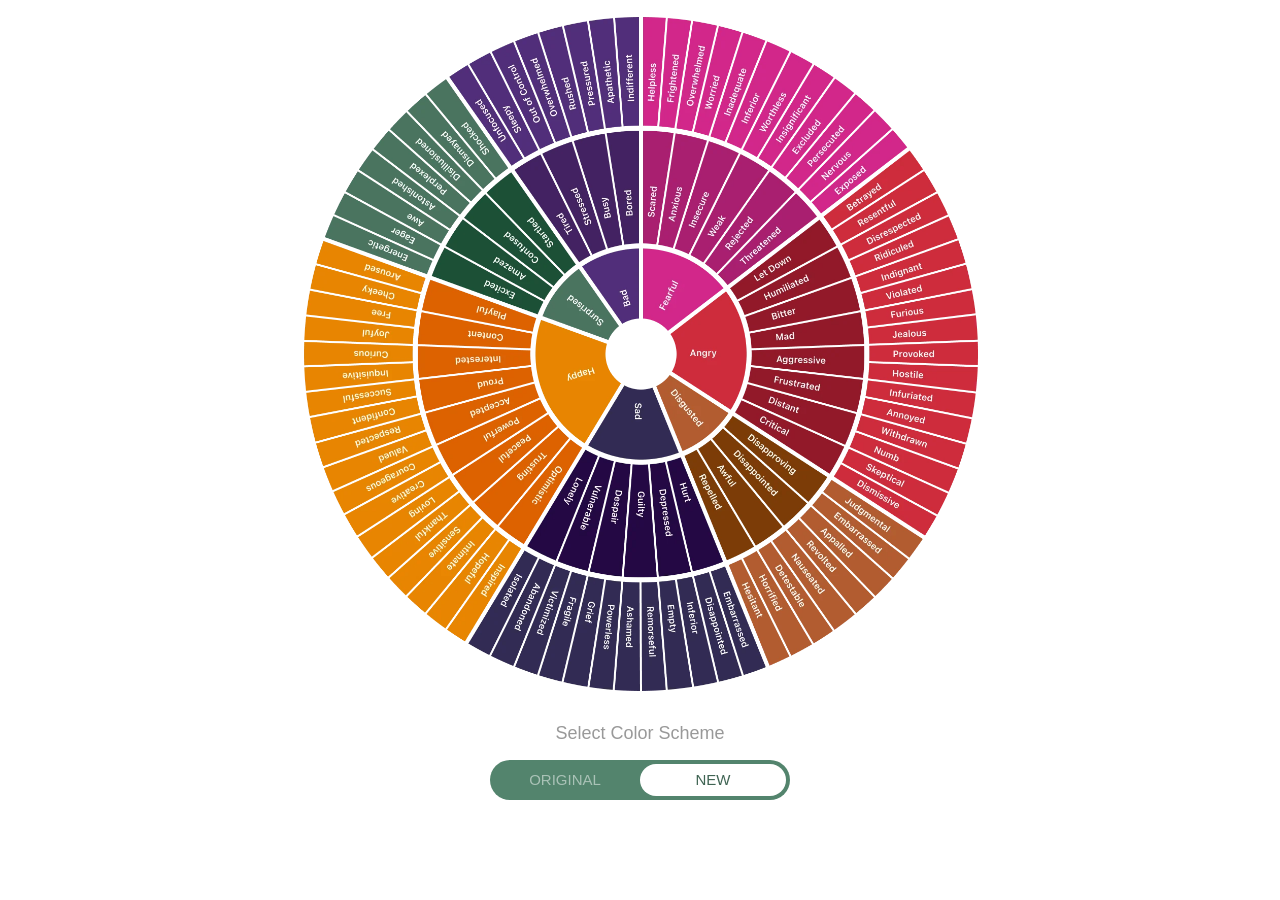
==== feelings-wheel.html @ e0a9b65a "Project started" ====
<!doctype html>

<html lang="en">

<head>

	<meta charset="utf-8">
	<meta http-equiv="X-UA-Compatible" content="IE=edge,chrome=1">
	
	<title>Feelings Wheel</title>
	
	<meta name="title" content="Feelings Wheel">
	<!-- <meta name="viewport" content="initial-scale = 1.0, maximum-scale = 1.0" /> -->
	<meta name="viewport" content="width=device-width, initial-scale=1.0" />	
	
	<style type="text/css" media="screen">
		p, h2, label {
			font-family: Arial, sans-serif;
			font-size: 0.5em;
			color: #999;
			text-align: center
		}
		
		a {
			color: #666;
		}
		
		body {
			margin: 0;
			overflow-x: hidden;
		}
		
		div.graphic {
			margin: 0 auto;
			width: 100%;
			max-width: 100vw;
			display: flex;
			justify-content: center;
			align-items: center;
			padding: 1rem;
			box-sizing: border-box;
			z-index: 0;
		}
		
		img {
			max-width: 100%;
			max-height: 75vh;
			object-fit: contain;
		}
		
		h2 {
			font-size: 1rem;
			line-height: 1.5rem;
			font-weight: normal;
			color: #232323;
		}
		
		div.announcement {
			max-width: 50%;
			margin: 2rem auto;
			padding: 1rem;
			border: 1px solid black;
			background-color: #FFF3D3;
			border-radius: 4px;
		}

		div.poll-message {
			max-width: 50%;
			margin: 2rem auto;
			padding: 1rem;
		}
		
		.venmo {
			background: url("venmo-dm.jpg") no-repeat;
			width: 350px;
			height: 407px;
			margin: 0 auto;
			padding: 0 1rem 1rem 1rem;
		}
		
		/* Enable custom rotate + pinch-zoom gestures */
		#wheelGraphic {
			touch-action: none;         /* allow JS to handle touch gestures */
			user-select: none;
			-webkit-user-drag: none;
			transform-origin: center center;
			will-change: transform;
		}
		
	</style>

	<link rel="stylesheet" type="text/css" href="css/toggle-styles.css" />

</head>

<body>
  
	<div class="graphic">
		<img src="feelings-wheel-new-2.webp" alt="feelings-wheel" id="wheelGraphic">
	</div>

	<div class="toggleContainer">
	  <div class="can-toggle">
	    <input id="a" type="checkbox" name="toggleSwitch">
	    <label for="a">
	      <div class="can-toggle__label-text">Select Color Scheme</div>
	      <div class="can-toggle__switch" data-checked="New" data-unchecked="Original"></div>
	    </label>
	  </div>

	</div> 
	
<script src="js/fw-script.js"></script>	
</body>
</html>
---- css/toggle-styles.css ----
.selectedState {
  padding-top: 20px;
}

.toggleContainer {
  padding: 16px;
  margin: 0 auto;
  width: 300px;
}

.can-toggle {
  position: relative;
}
.can-toggle *, .can-toggle *:before, .can-toggle *:after {
  box-sizing: border-box;
}
.can-toggle input[type=checkbox] {
  opacity: 0;
  position: absolute;
  top: 0;
  left: 0;
}
.can-toggle input[type=checkbox][disabled] ~ label {
  pointer-events: none;
}
.can-toggle input[type=checkbox][disabled] ~ label .can-toggle__switch {
  opacity: 0.4;
}
.can-toggle input[type=checkbox]:checked ~ label .can-toggle__switch:before {
  content: attr(data-unchecked);
  left: 0;
}
.can-toggle input[type=checkbox]:checked ~ label .can-toggle__switch:after {
  content: attr(data-checked);
}
.can-toggle label {
  -webkit-user-select: none;
     -moz-user-select: none;
      -ms-user-select: none;
          user-select: none;
  position: relative;
  display: block;
  align-items: center;
}
.can-toggle label .can-toggle__label-text {
  flex: 1;
  padding-bottom: 16px;
}
.can-toggle label .can-toggle__switch {
  position: relative;
}
.can-toggle label .can-toggle__switch:before {
  content: attr(data-checked);
  position: absolute;
  top: 0;
  text-transform: uppercase;
  text-align: center;
}
.can-toggle label .can-toggle__switch:after {
  content: attr(data-unchecked);
  position: absolute;
  z-index: 5;
  text-transform: uppercase;
  text-align: center;
  background: white;
  transform: translate3d(0, 0, 0);
}
.can-toggle input[type=checkbox][disabled] ~ label {
  color: rgba(35, 35, 35, 0.5);
}
.can-toggle input[type=checkbox]:focus ~ label .can-toggle__switch, .can-toggle input[type=checkbox]:hover ~ label .can-toggle__switch {
  background-color: #232323;
}
.can-toggle input[type=checkbox]:focus ~ label .can-toggle__switch:after, .can-toggle input[type=checkbox]:hover ~ label .can-toggle__switch:after {
  color: #0a0a0a;
}
.can-toggle input[type=checkbox]:hover ~ label {
  color: #161616;
}
.can-toggle input[type=checkbox]:checked ~ label:hover {
  color: #436b58;
}
.can-toggle input[type=checkbox]:checked ~ label .can-toggle__switch {
  background-color: #53846d;
}
.can-toggle input[type=checkbox]:checked ~ label .can-toggle__switch:after {
  color: #3f6453;
}
.can-toggle input[type=checkbox]:checked:focus ~ label .can-toggle__switch, .can-toggle input[type=checkbox]:checked:hover ~ label .can-toggle__switch {
  background-color: #497460;
}
.can-toggle input[type=checkbox]:checked:focus ~ label .can-toggle__switch:after, .can-toggle input[type=checkbox]:checked:hover ~ label .can-toggle__switch:after {
  color: #355546;
}
.can-toggle label .can-toggle__label-text {
  flex: 1;
}
.can-toggle label .can-toggle__switch {
  transition: background-color 0.3s cubic-bezier(0, 1, 0.5, 1);
  background: #303030;
}
.can-toggle label .can-toggle__switch:before {
  color: rgba(255, 255, 255, 0.5);
}
.can-toggle label .can-toggle__switch:after {
  transition: transform 0.3s cubic-bezier(0, 1, 0.5, 1);
  color: #232323;
}
.can-toggle input[type=checkbox]:focus ~ label .can-toggle__switch:after, .can-toggle input[type=checkbox]:hover ~ label .can-toggle__switch:after {
  box-shadow: 0 3px 3px rgba(0, 0, 0, 0.4);
}
.can-toggle input[type=checkbox]:checked ~ label .can-toggle__switch:after {
  transform: translate3d(146px, 0, 0);
}
.can-toggle input[type=checkbox]:checked:focus ~ label .can-toggle__switch:after, .can-toggle input[type=checkbox]:checked:hover ~ label .can-toggle__switch:after {
  box-shadow: 0 3px 3px rgba(0, 0, 0, 0.4);
}
.can-toggle label {
  font-size: 18px;
}
.can-toggle label .can-toggle__switch {
  height: 40px;
  flex: 0 0 300px;
  border-radius: 80px;
}
.can-toggle label .can-toggle__switch:before {
  left: 150px;
  font-size: 15px;
  line-height: 40px;
  width: 150px;
  padding: 0 12px;
}
.can-toggle label .can-toggle__switch:after {
  top: 4px;
  left: 4px;
  border-radius: 40px;
  width: 146px;
  line-height: 32px;
  font-size: 15px;
}
.can-toggle label .can-toggle__switch:hover:after {
  box-shadow: 0 3px 3px rgba(0, 0, 0, 0.4);
}
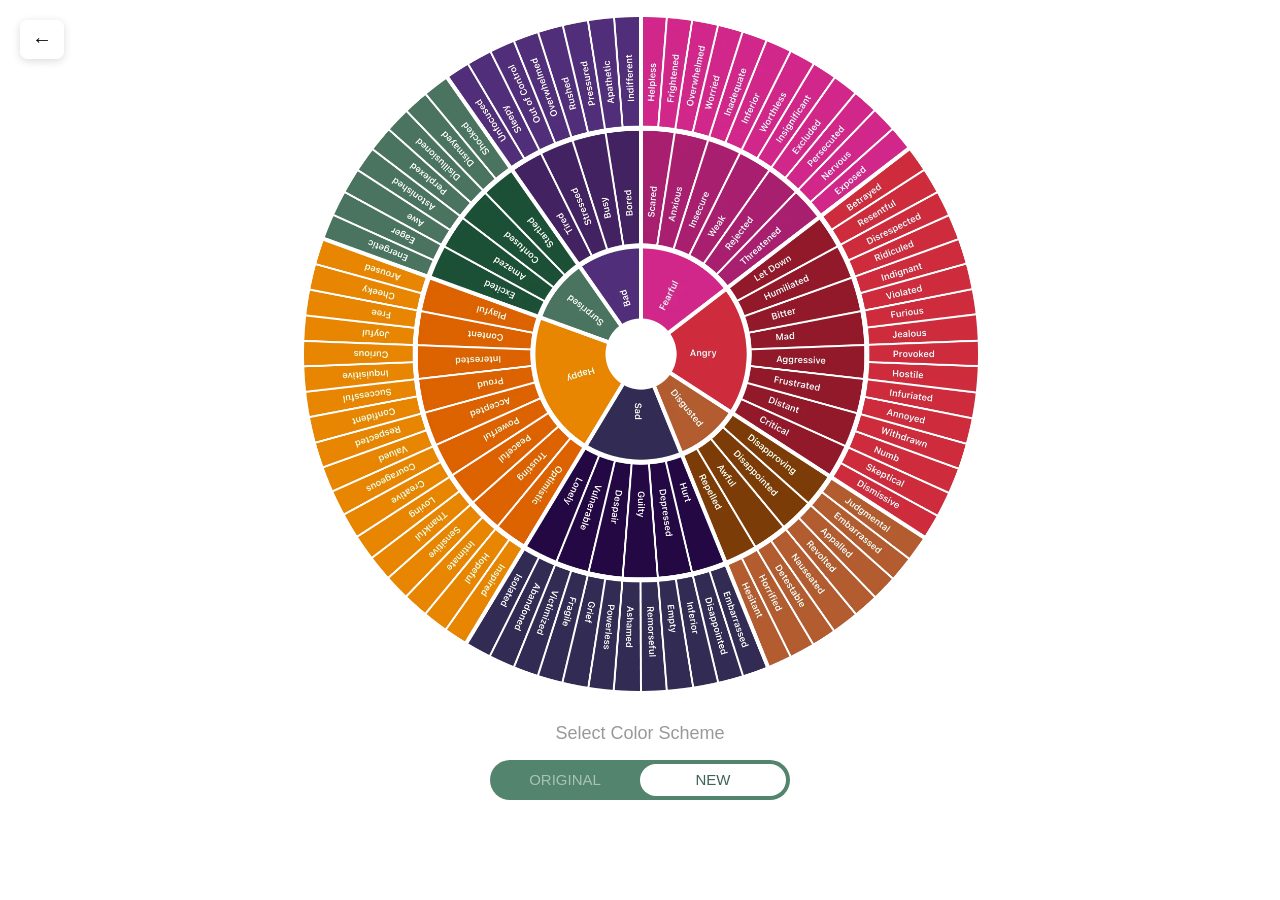
==== commit 997d0392: "UI improvements: back button, nav removal, avatar sizing, custom avatar form fix" ====
--- a/feelings-wheel.html
+++ b/feelings-wheel.html
@@ -28,6 +28,25 @@
 		body {
 			margin: 0;
 			overflow-x: hidden;
+		}
+
+		.back-btn {
+			position: fixed;
+			top: 20px;
+			left: 20px;
+			background: rgba(255, 255, 255, 0.9);
+			border: none;
+			font-size: 20px;
+			cursor: pointer;
+			padding: 8px 12px;
+			border-radius: 8px;
+			box-shadow: 0 2px 8px rgba(0, 0, 0, 0.15);
+			z-index: 100;
+			transition: transform 0.3s;
+		}
+
+		.back-btn:hover {
+			transform: translateX(-4px);
 		}
 		
 		div.graphic {
@@ -95,6 +114,8 @@
 
 <body>
   
+	<button class="back-btn" onclick="window.location.href='journey-dashboard.html'" aria-label="Back">&#8592;</button>
+
 	<div class="graphic">
 		<img src="feelings-wheel-new-2.webp" alt="feelings-wheel" id="wheelGraphic">
 	</div>
